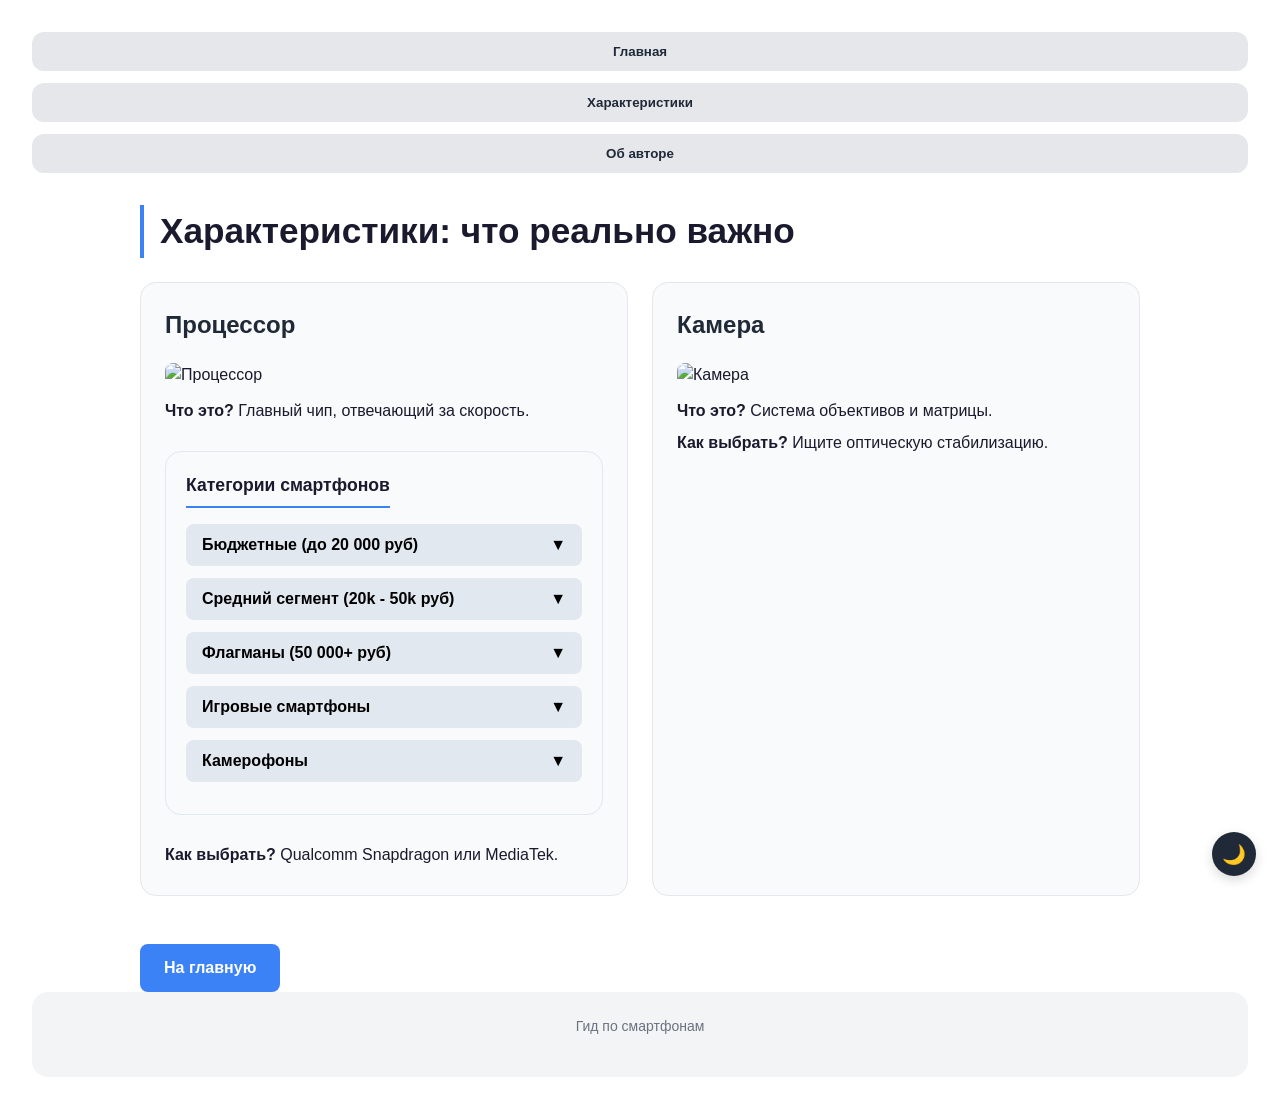
==== about.html @ 874bac9c "Add files via upload приветос" ====
<!DOCTYPE html>
<html lang="ru">
<head>
    <meta charset="UTF-8">
    <title>Характеристики</title>
    <link rel="stylesheet" href="style.css">
    <script src="script.js" defer></script>
</head>
<body>

    <header>
        <nav>
            <button><a href="index228.html">Главная</a></button>
            <button><a href="about228.html">Характеристики</a></button>
            <button><a href="contact228.html">Об авторе</a></button>
        </nav>
    </header>

    <main>
        <h1>Характеристики: что реально важно</h1>

        <div class="spec-card">
            <h2>Процессор</h2>
            <img src="img/процессор.jpeg" alt="Процессор">
            <p><strong>Что это?</strong> Главный чип, отвечающий за скорость.</p>
            <p><strong>Как выбрать?</strong> Qualcomm Snapdragon или MediaTek.</p>
        </div>

        <div class="spec-card">
            <h2>Камера</h2>
            <img src="img/камера.jpeg" alt="Камера">
            <p><strong>Что это?</strong> Система объективов и матрицы.</p>
            <p><strong>Как выбрать?</strong> Ищите оптическую стабилизацию.</p>
        </div>

        <br>
        <a href="index228.html" class="button">На главную</a>
    </main>

    <footer>
        <p>Гид по смартфонам</p>
    </footer>

</body>
</html>
---- style.css ----
* {
    margin: 0;
    padding: 0;
    box-sizing: border-box;
}

html {
    cursor: url('data:image/svg+xml;utf8,<svg xmlns="http://www.w3.org/2000/svg" width="22" height="22" viewBox="0 0 22 22"><defs><linearGradient id="grad" x1="0%" y1="0%" x2="100%" y2="100%"><stop offset="0%" stop-color="%233b82f6"/><stop offset="100%" stop-color="%238b5cf6"/></linearGradient></defs><polygon points="2,2 18,9 11,10 8,18" fill="url(%23grad)" stroke="white" stroke-width="1"/><circle cx="9" cy="10" r="1.3" fill="white"/></svg>') 2 2, auto;
}

body.dark {
    background: #0f0f1a;
    color: #e0e0e0;
}

body.dark html {
    cursor: url('data:image/svg+xml;utf8,<svg xmlns="http://www.w3.org/2000/svg" width="22" height="22" viewBox="0 0 22 22"><defs><linearGradient id="grad" x1="0%" y1="0%" x2="100%" y2="100%"><stop offset="0%" stop-color="%2360a5fa"/><stop offset="100%" stop-color="%23c084fc"/></linearGradient></defs><polygon points="2,2 18,9 11,10 8,18" fill="url(%23grad)" stroke="%231f1f2e" stroke-width="1"/><circle cx="9" cy="10" r="1.3" fill="%230f0f1a"/></svg>') 2 2, auto;
}

a, button, .button, .theme-toggle, nav a, .spec-card, .contact-item, .category-btn, .dropdown-btn {
    cursor: url('data:image/svg+xml;utf8,<svg xmlns="http://www.w3.org/2000/svg" width="24" height="24" viewBox="0 0 24 24"><defs><linearGradient id="gradHover" x1="0%" y1="0%" x2="100%" y2="100%"><stop offset="0%" stop-color="%23f59e0b"/><stop offset="100%" stop-color="%23ef4444"/></linearGradient></defs><polygon points="3,3 19,10 12,11 9,19" fill="url(%23gradHover)" stroke="white" stroke-width="1"/><circle cx="10" cy="11" r="1.5" fill="white"/></svg>') 3 3, pointer;
}

body.dark a, body.dark button, body.dark .button, body.dark .theme-toggle, body.dark nav a, body.dark .spec-card, body.dark .contact-item, body.dark .category-btn, body.dark .dropdown-btn {
    cursor: url('data:image/svg+xml;utf8,<svg xmlns="http://www.w3.org/2000/svg" width="24" height="24" viewBox="0 0 24 24"><defs><linearGradient id="gradHoverDark" x1="0%" y1="0%" x2="100%" y2="100%"><stop offset="0%" stop-color="%23fbbf24"/><stop offset="100%" stop-color="%23f97316"/></linearGradient></defs><polygon points="3,3 19,10 12,11 9,19" fill="url(%23gradHoverDark)" stroke="%23333" stroke-width="1"/><circle cx="10" cy="11" r="1.5" fill="%230f0f1a"/></svg>') 3 3, pointer;
}

body {
    font-family: -apple-system, BlinkMacSystemFont, 'Segoe UI', Roboto, Arial, sans-serif;
    background: #ffffff;
    color: #1a1a2e;
    line-height: 1.5;
    padding: 2rem;
    transition: background 0.2s ease, color 0.2s ease;
    min-height: 100vh;
    display: flex;
    flex-direction: column;
}

h1 {
    font-size: 2.2rem;
    font-weight: 700;
    margin-bottom: 1.5rem;
    border-left: 4px solid #3b82f6;
    padding-left: 1rem;
}

h2 {
    font-size: 1.5rem;
    font-weight: 600;
    margin-top: 2rem;
    margin-bottom: 1rem;
    color: #2563eb;
}

body.dark h2 {
    color: #60a5fa;
}

p {
    margin-bottom: 1rem;
}

ul {
    margin: 1rem 0 1rem 2rem;
}

li {
    margin: 0.5rem 0;
}

a {
    text-decoration: none;
    color: inherit;
}

nav {
    display: flex;
    flex-direction: column;
    gap: 0.75rem;
    margin-bottom: 2rem;
    position: sticky;
    top: 1rem;
    align-self: flex-start;
}

nav button {
    background: none;
    border: none;
    padding: 0;
    width: 100%;
}

nav a {
    display: block;
    padding: 0.75rem 1.5rem;
    background: #e5e7eb;
    color: #1f2937;
    border-radius: 0.75rem;
    font-weight: 600;
    text-align: center;
    transition: all 0.2s;
    width: 100%;
}

nav a:hover {
    background: #d1d5db;
    transform: translateX(6px);
}

body.dark nav a {
    background: #2d2d3a;
    color: #e0e0e0;
}

body.dark nav a:hover {
    background: #3d3d4a;
    transform: translateX(6px);
}

.interactive-menu {
    background: #f8fafc;
    border-radius: 1rem;
    padding: 1.25rem;
    margin: 1.5rem 0;
    border: 1px solid #e2e8f0;
}

body.dark .interactive-menu {
    background: #111827;
    border-color: #1f2937;
}

.menu-title {
    font-weight: 700;
    font-size: 1.1rem;
    margin-bottom: 1rem;
    padding-bottom: 0.5rem;
    border-bottom: 2px solid #3b82f6;
    display: inline-block;
}

.category-group {
    margin-bottom: 0.75rem;
}

.category-btn {
    width: 100%;
    text-align: left;
    background: #e2e8f0;
    border: none;
    padding: 0.75rem 1rem;
    border-radius: 0.5rem;
    font-weight: 600;
    font-size: 1rem;
    display: flex;
    justify-content: space-between;
    align-items: center;
    transition: all 0.2s;
}

.category-btn:hover {
    background: #cbd5e1;
    transform: translateX(4px);
}

body.dark .category-btn {
    background: #1e293b;
    color: #e2e8f0;
}

body.dark .category-btn:hover {
    background: #334155;
}

.arrow {
    transition: transform 0.3s;
}

.category-btn.active .arrow {
    transform: rotate(180deg);
}

.dropdown-content {
    max-height: 0;
    overflow: hidden;
    transition: max-height 0.3s ease-out, margin 0.2s;
    background: #f1f5f9;
    border-radius: 0.5rem;
    margin-top: 0;
}

.dropdown-content.open {
    max-height: 300px;
    margin-top: 0.5rem;
}

body.dark .dropdown-content {
    background: #0f172a;
}

.dropdown-item {
    padding: 0.6rem 1rem 0.6rem 2rem;
    display: block;
    color: #334155;
    font-size: 0.9rem;
    transition: all 0.15s;
    border-left: 2px solid transparent;
}

.dropdown-item:hover {
    background: #e2e8f0;
    border-left-color: #3b82f6;
    transform: translateX(4px);
}

body.dark .dropdown-item {
    color: #cbd5e1;
}

body.dark .dropdown-item:hover {
    background: #1e293b;
    border-left-color: #60a5fa;
}

.button {
    display: inline-block;
    background: #3b82f6;
    color: white;
    padding: 0.75rem 1.5rem;
    border-radius: 0.5rem;
    font-weight: 600;
    text-align: center;
    transition: background 0.2s, transform 0.1s;
    border: none;
}

.button:hover {
    background: #2563eb;
    transform: translateY(-2px);
}

.button:active {
    transform: translateY(0);
}

img {
    max-width: 100%;
    height: auto;
    border-radius: 0.75rem;
    margin: 1rem 0;
}

.specs-grid {
    display: flex;
    flex-direction: column;
    gap: 1.5rem;
    margin: 1.5rem 0;
}

.spec-card {
    background: #f9fafb;
    border-radius: 1rem;
    padding: 1.5rem;
    border: 1px solid #e5e7eb;
    transition: all 0.2s;
    display: flex;
    flex-direction: column;
}

.spec-card:hover {
    transform: translateY(-3px);
    box-shadow: 0 8px 20px rgba(0, 0, 0, 0.08);
}

body.dark .spec-card {
    background: #1a1a2a;
    border-color: #2d2d3a;
}

.spec-card h2 {
    margin-top: 0;
    margin-bottom: 0.75rem;
    color: #1f2937;
}

body.dark .spec-card h2 {
    color: #e0e0e0;
}

.spec-card img {
    width: 100%;
    max-height: 180px;
    object-fit: cover;
    margin: 0.5rem 0;
    border-radius: 0.5rem;
}

.spec-card p {
    margin: 0.25rem 0;
}

.photos-row {
    display: flex;
    flex-wrap: wrap;
    gap: 1rem;
    margin: 1rem 0;
}

.photos-row img {
    flex: 1 1 calc(50% - 0.5rem);
    min-width: 150px;
    margin: 0;
}

.contacts-list {
    display: flex;
    flex-direction: column;
    gap: 0.75rem;
    margin: 1rem 0;
}

.contact-item {
    background: #f3f4f6;
    padding: 0.75rem 1rem;
    border-radius: 0.5rem;
    font-family: monospace;
    font-size: 0.95rem;
    transition: all 0.2s;
}

.contact-item:hover {
    transform: translateX(6px);
    background: #e5e7eb;
}

body.dark .contact-item {
    background: #1e1e2e;
    color: #a0a0e0;
}

body.dark .contact-item:hover {
    background: #2d2d3a;
}

.emails-list {
    display: flex;
    flex-direction: column;
    gap: 0.5rem;
    margin: 1rem 0;
}

.emails-list p {
    background: #f3f4f6;
    padding: 0.6rem 1rem;
    border-radius: 0.5rem;
    font-family: monospace;
    margin: 0;
}

body.dark .emails-list p {
    background: #1e1e2e;
}

footer {
    text-align: center;
    margin-top: auto;
    padding: 1.5rem;
    background: #f3f4f6;
    border-radius: 1rem;
    font-size: 0.875rem;
    color: #6b7280;
}

body.dark footer {
    background: #1a1a2a;
    color: #9ca3af;
}

.theme-toggle {
    position: fixed;
    bottom: 1.5rem;
    right: 1.5rem;
    background: #1f2937;
    color: white;
    border: none;
    width: 44px;
    height: 44px;
    border-radius: 50%;
    font-size: 1.2rem;
    display: flex;
    align-items: center;
    justify-content: center;
    transition: all 0.2s;
    box-shadow: 0 4px 12px rgba(0, 0, 0, 0.15);
    z-index: 100;
}

.theme-toggle:hover {
    transform: scale(1.05) rotate(15deg);
    background: #374151;
}

body.dark .theme-toggle {
    background: #e5e7eb;
    color: #1f2937;
}

main {
    max-width: 1000px;
    margin: 0 auto;
    width: 100%;
    flex: 1;
}

.budget-options {
    display: flex;
    flex-direction: column;
    gap: 0.75rem;
    background: #f8fafc;
    padding: 1rem;
    border-radius: 0.75rem;
    margin: 1rem 0;
}

body.dark .budget-options {
    background: #111827;
}

.budget-item {
    padding: 0.5rem 0.75rem;
    background: #e2e8f0;
    border-radius: 0.5rem;
}

body.dark .budget-item {
    background: #1e293b;
}

@media (max-width: 768px) {
    body {
        padding: 1rem;
    }
    
    body {
        flex-direction: column;
    }
    
    nav {
        flex-direction: row;
        justify-content: center;
        position: static;
        margin-bottom: 1.5rem;
    }
    
    nav a {
        text-align: center;
    }
    
    nav a:hover {
        transform: translateY(-2px);
    }
    
    h1 {
        font-size: 1.75rem;
    }
    
    .photos-row img {
        flex: 1 1 100%;
    }
    
    .theme-toggle {
        width: 38px;
        height: 38px;
        bottom: 1rem;
        right: 1rem;
    }
    
    .category-btn {
        font-size: 0.9rem;
        padding: 0.6rem 0.8rem;
    }
}

@media (min-width: 769px) and (max-width: 1024px) {
    body {
        padding: 1.5rem;
    }
}

@media (min-width: 1025px) {
    .specs-grid {
        display: flex;
        flex-direction: row;
        flex-wrap: wrap;
        gap: 1.5rem;
    }
    
    .specs-grid .spec-card {
        flex: 1 1 calc(50% - 0.75rem);
    }
}
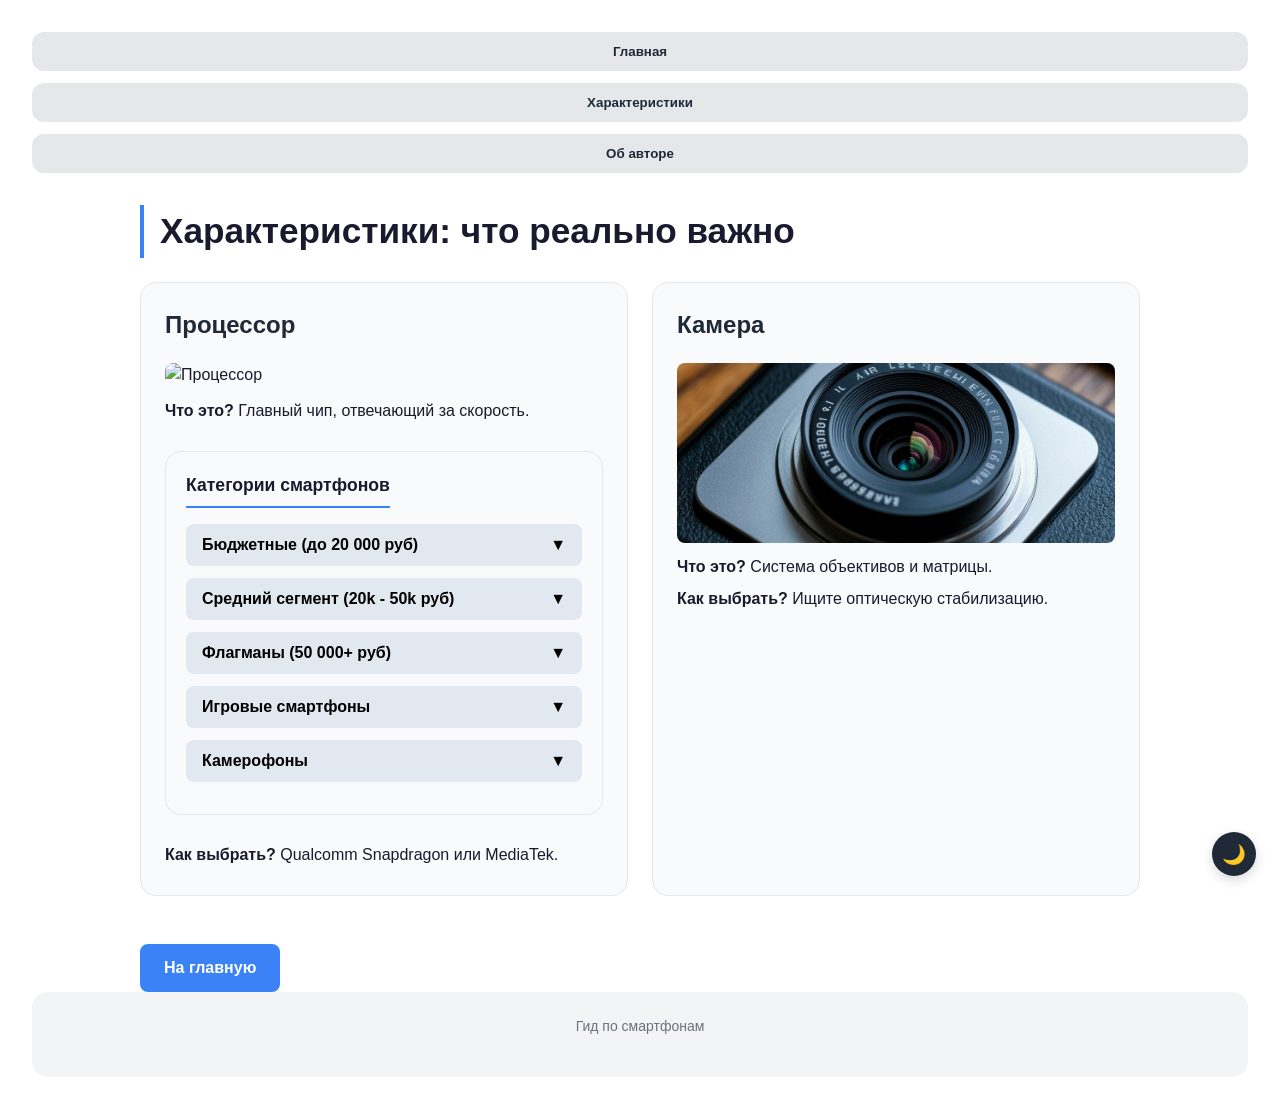
==== commit c0706f0b: "Update about.html" ====
--- a/about.html
+++ b/about.html
@@ -10,9 +10,9 @@
 
     <header>
         <nav>
-            <button><a href="index228.html">Главная</a></button>
-            <button><a href="about228.html">Характеристики</a></button>
-            <button><a href="contact228.html">Об авторе</a></button>
+            <button><a href="index.html">Главная</a></button>
+            <button><a href="about.html">Характеристики</a></button>
+            <button><a href="contact.html">Об авторе</a></button>
         </nav>
     </header>
 
@@ -21,20 +21,20 @@
 
         <div class="spec-card">
             <h2>Процессор</h2>
-            <img src="img/процессор.jpeg" alt="Процессор">
+            <img src="процессор.jpeg" alt="Процессор">
             <p><strong>Что это?</strong> Главный чип, отвечающий за скорость.</p>
             <p><strong>Как выбрать?</strong> Qualcomm Snapdragon или MediaTek.</p>
         </div>
 
         <div class="spec-card">
             <h2>Камера</h2>
-            <img src="img/камера.jpeg" alt="Камера">
+            <img src="камера.jpeg" alt="Камера">
             <p><strong>Что это?</strong> Система объективов и матрицы.</p>
             <p><strong>Как выбрать?</strong> Ищите оптическую стабилизацию.</p>
         </div>
 
         <br>
-        <a href="index228.html" class="button">На главную</a>
+        <a href="index.html" class="button">На главную</a>
     </main>
 
     <footer>
@@ -42,4 +42,4 @@
     </footer>
 
 </body>
-</html>+</html>
